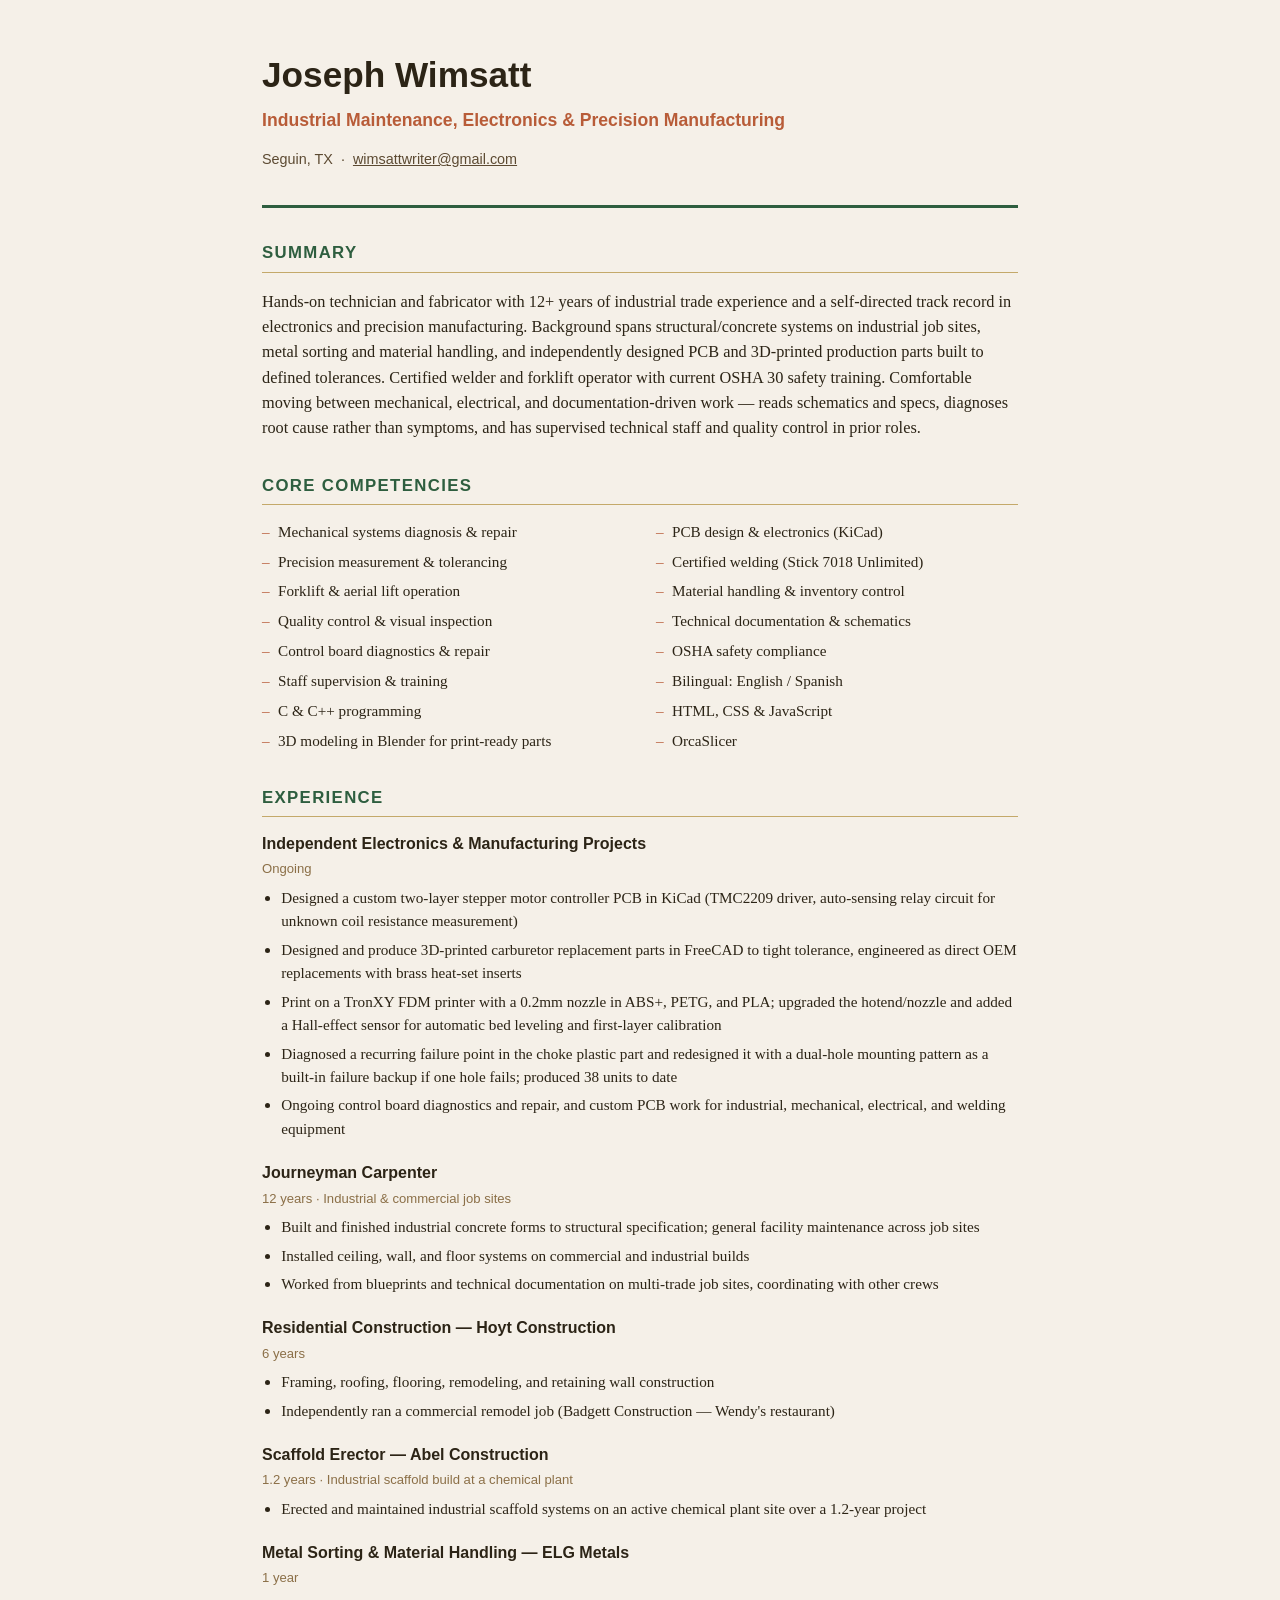
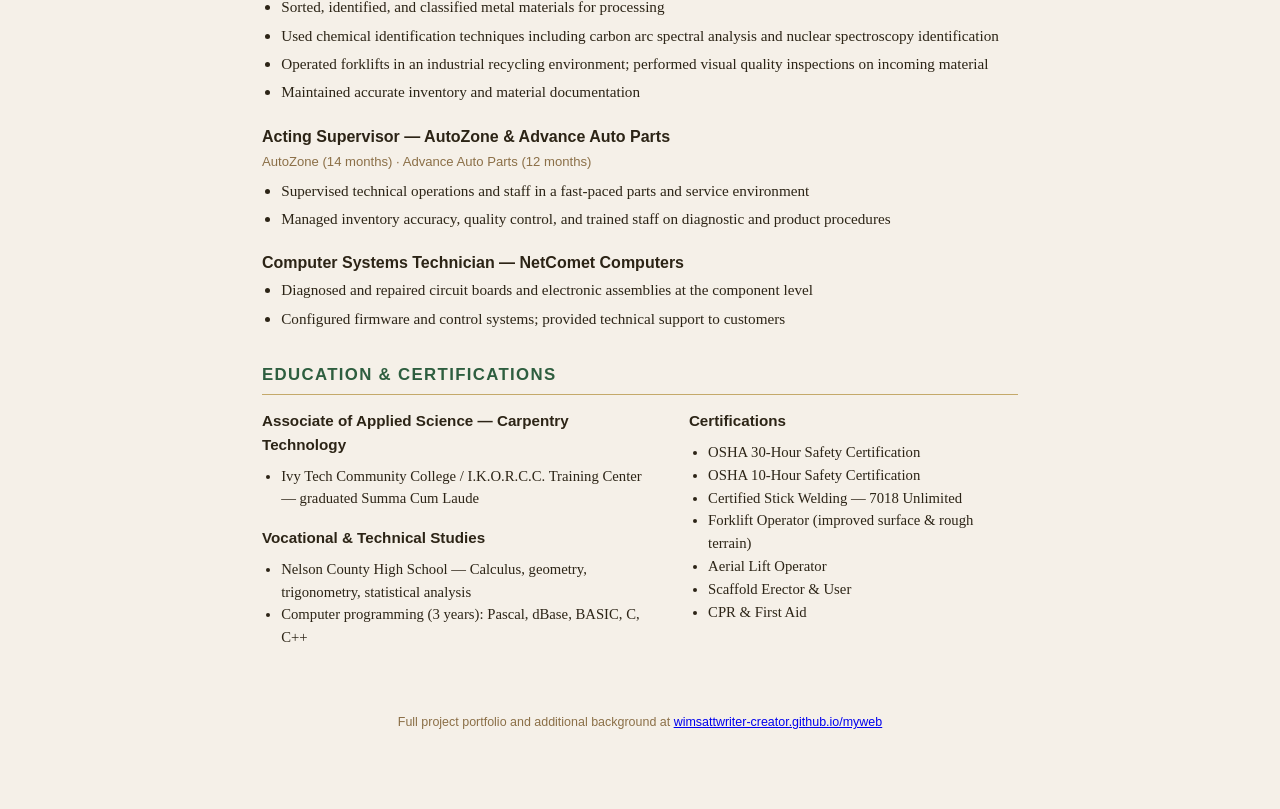
==== resume-tesla.html @ 928a3681 "Remove "and others" from Residential Construction job title Co-Authored-By: Claude Sonnet 5 <noreply" ====
<!DOCTYPE html>
<html lang="en">
<head>
  <meta charset="UTF-8">
  <meta name="viewport" content="width=device-width, initial-scale=1.0">
  <meta name="description" content="Joseph Wimsatt — Production Engineer resume. Industrial maintenance, electronics/PCB design, precision manufacturing, and 12+ years of hands-on fabrication.">
  <title>Joseph Wimsatt — Production Engineer Resume</title>
  <style>
    :root {
      --earth-dark: #2C2416;
      --earth-brown: #5C4A32;
      --earth-warm: #8B6F47;
      --earth-tan: #C4A96A;
      --earth-sand: #E8DCC8;
      --earth-light: #F5F0E8;
      --green-deep: #2E5E3F;
      --green-hill: #3D7A52;
      --rust: #B85C38;
      --font-body: Georgia, 'Times New Roman', serif;
      --font-heading: 'Helvetica Neue', Arial, sans-serif;
    }
    * { box-sizing: border-box; }
    body {
      margin: 0;
      background: var(--earth-light);
      color: var(--earth-dark);
      font-family: var(--font-body);
      line-height: 1.55;
    }
    .page {
      max-width: 820px;
      margin: 0 auto;
      padding: 3rem 2rem 4rem;
    }
    header.resume-header {
      border-bottom: 3px solid var(--green-deep);
      padding-bottom: 1.25rem;
      margin-bottom: 2rem;
    }
    header.resume-header h1 {
      font-family: var(--font-heading);
      font-size: 2.2rem;
      margin: 0 0 0.25rem;
      color: var(--earth-dark);
    }
    .role-title {
      font-family: var(--font-heading);
      font-size: 1.1rem;
      color: var(--rust);
      font-weight: 600;
      margin: 0 0 0.75rem;
    }
    .contact-line {
      font-family: var(--font-heading);
      font-size: 0.9rem;
      color: var(--earth-brown);
    }
    .contact-line a { color: var(--earth-brown); }
    section { margin-bottom: 2rem; }
    h2 {
      font-family: var(--font-heading);
      font-size: 1.05rem;
      text-transform: uppercase;
      letter-spacing: 0.08em;
      color: var(--green-deep);
      border-bottom: 1px solid var(--earth-tan);
      padding-bottom: 0.35rem;
      margin-bottom: 0.9rem;
    }
    .summary { font-size: 1.02rem; }
    .competency-grid {
      display: grid;
      grid-template-columns: 1fr 1fr;
      gap: 0.4rem 2rem;
      padding: 0;
      margin: 0;
      list-style: none;
    }
    .competency-grid li {
      font-size: 0.95rem;
      padding-left: 1rem;
      position: relative;
    }
    .competency-grid li::before {
      content: "\2013";
      position: absolute;
      left: 0;
      color: var(--rust);
    }
    .job { margin-bottom: 1.3rem; }
    .job h3 {
      font-family: var(--font-heading);
      font-size: 1rem;
      margin: 0 0 0.15rem;
      color: var(--earth-dark);
    }
    .job .meta {
      font-family: var(--font-heading);
      font-size: 0.82rem;
      color: var(--earth-warm);
      margin-bottom: 0.4rem;
    }
    .job ul {
      margin: 0;
      padding-left: 1.2rem;
    }
    .job li { margin-bottom: 0.3rem; font-size: 0.95rem; }
    .edu-cert-grid {
      display: grid;
      grid-template-columns: 1.2fr 1fr;
      gap: 2rem;
    }
    .edu-cert-grid h3 {
      font-family: var(--font-heading);
      font-size: 0.95rem;
      margin: 0 0 0.5rem;
    }
    .edu-cert-grid ul {
      margin: 0 0 1rem;
      padding-left: 1.2rem;
      font-size: 0.92rem;
    }
    .projects-grid {
      display: grid;
      grid-template-columns: 1fr 1fr;
      gap: 1.2rem;
    }
    .project-item {
      background: white;
      border-left: 4px solid var(--green-hill);
      padding: 0.9rem 1rem;
      border-radius: 0 4px 4px 0;
      box-shadow: 0 1px 4px rgba(44, 36, 22, 0.08);
    }
    .project-item h3 {
      font-family: var(--font-heading);
      font-size: 0.95rem;
      margin: 0 0 0.35rem;
    }
    .project-item p { font-size: 0.9rem; margin: 0; }
    .print-note {
      text-align: center;
      font-family: var(--font-heading);
      font-size: 0.78rem;
      color: var(--earth-warm);
      margin-top: 3rem;
    }
    @media print {
      .print-note { display: none; }
      body { background: white; }
    }
    @media (max-width: 640px) {
      .competency-grid, .edu-cert-grid, .projects-grid {
        grid-template-columns: 1fr;
      }
    }
  </style>
</head>
<body>
  <div class="page">

    <header class="resume-header">
      <h1>Joseph Wimsatt</h1>
      <p class="role-title">Industrial Maintenance, Electronics &amp; Precision Manufacturing</p>
      <p class="contact-line">
        Seguin, TX &nbsp;&middot;&nbsp;
        <a href="mailto:wimsattwriter@gmail.com">wimsattwriter@gmail.com</a>
      </p>
    </header>

    <section>
      <h2>Summary</h2>
      <p class="summary">Hands-on technician and fabricator with 12+ years of industrial trade experience and a self-directed track record in electronics and precision manufacturing. Background spans structural/concrete systems on industrial job sites, metal sorting and material handling, and independently designed PCB and 3D-printed production parts built to defined tolerances. Certified welder and forklift operator with current OSHA 30 safety training. Comfortable moving between mechanical, electrical, and documentation-driven work &mdash; reads schematics and specs, diagnoses root cause rather than symptoms, and has supervised technical staff and quality control in prior roles.</p>
    </section>

    <section>
      <h2>Core Competencies</h2>
      <ul class="competency-grid">
        <li>Mechanical systems diagnosis &amp; repair</li>
        <li>PCB design &amp; electronics (KiCad)</li>
        <li>Precision measurement &amp; tolerancing</li>
        <li>Certified welding (Stick 7018 Unlimited)</li>
        <li>Forklift &amp; aerial lift operation</li>
        <li>Material handling &amp; inventory control</li>
        <li>Quality control &amp; visual inspection</li>
        <li>Technical documentation &amp; schematics</li>
        <li>Control board diagnostics &amp; repair</li>
        <li>OSHA safety compliance</li>
        <li>Staff supervision &amp; training</li>
        <li>Bilingual: English / Spanish</li>
        <li>C &amp; C++ programming</li>
        <li>HTML, CSS &amp; JavaScript</li>
        <li>3D modeling in Blender for print-ready parts</li>
        <li>OrcaSlicer</li>
      </ul>
    </section>

    <section>
      <h2>Experience</h2>

      <div class="job">
        <h3>Independent Electronics &amp; Manufacturing Projects</h3>
        <div class="meta">Ongoing</div>
        <ul>
          <li>Designed a custom two-layer stepper motor controller PCB in KiCad (TMC2209 driver, auto-sensing relay circuit for unknown coil resistance measurement)</li>
          <li>Designed and produce 3D-printed carburetor replacement parts in FreeCAD to tight tolerance, engineered as direct OEM replacements with brass heat-set inserts</li>
          <li>Print on a TronXY FDM printer with a 0.2mm nozzle in ABS+, PETG, and PLA; upgraded the hotend/nozzle and added a Hall-effect sensor for automatic bed leveling and first-layer calibration</li>
          <li>Diagnosed a recurring failure point in the choke plastic part and redesigned it with a dual-hole mounting pattern as a built-in failure backup if one hole fails; produced 38 units to date</li>
          <li>Ongoing control board diagnostics and repair, and custom PCB work for industrial, mechanical, electrical, and welding equipment</li>
        </ul>
      </div>

      <div class="job">
        <h3>Journeyman Carpenter</h3>
        <div class="meta">12 years &middot; Industrial &amp; commercial job sites</div>
        <ul>
          <li>Built and finished industrial concrete forms to structural specification; general facility maintenance across job sites</li>
          <li>Installed ceiling, wall, and floor systems on commercial and industrial builds</li>
          <li>Worked from blueprints and technical documentation on multi-trade job sites, coordinating with other crews</li>
        </ul>
      </div>

      <div class="job">
        <h3>Residential Construction &mdash; Hoyt Construction</h3>
        <div class="meta">6 years</div>
        <ul>
          <li>Framing, roofing, flooring, remodeling, and retaining wall construction</li>
          <li>Independently ran a commercial remodel job (Badgett Construction &mdash; Wendy's restaurant)</li>
        </ul>
      </div>

      <div class="job">
        <h3>Scaffold Erector &mdash; Abel Construction</h3>
        <div class="meta">1.2 years &middot; Industrial scaffold build at a chemical plant</div>
        <ul>
          <li>Erected and maintained industrial scaffold systems on an active chemical plant site over a 1.2-year project</li>
        </ul>
      </div>

      <div class="job">
        <h3>Metal Sorting &amp; Material Handling &mdash; ELG Metals</h3>
        <div class="meta">1 year</div>
        <ul>
          <li>Sorted, identified, and classified metal materials for processing</li>
          <li>Used chemical identification techniques including carbon arc spectral analysis and nuclear spectroscopy identification</li>
          <li>Operated forklifts in an industrial recycling environment; performed visual quality inspections on incoming material</li>
          <li>Maintained accurate inventory and material documentation</li>
        </ul>
      </div>

      <div class="job">
        <h3>Acting Supervisor &mdash; AutoZone &amp; Advance Auto Parts</h3>
        <div class="meta">AutoZone (14 months) &middot; Advance Auto Parts (12 months)</div>
        <ul>
          <li>Supervised technical operations and staff in a fast-paced parts and service environment</li>
          <li>Managed inventory accuracy, quality control, and trained staff on diagnostic and product procedures</li>
        </ul>
      </div>

      <div class="job">
        <h3>Computer Systems Technician &mdash; NetComet Computers</h3>
        <ul>
          <li>Diagnosed and repaired circuit boards and electronic assemblies at the component level</li>
          <li>Configured firmware and control systems; provided technical support to customers</li>
        </ul>
      </div>
    </section>

    <section>
      <h2>Education &amp; Certifications</h2>
      <div class="edu-cert-grid">
        <div>
          <h3>Associate of Applied Science &mdash; Carpentry Technology</h3>
          <ul>
            <li>Ivy Tech Community College / I.K.O.R.C.C. Training Center &mdash; graduated Summa Cum Laude</li>
          </ul>
          <h3>Vocational &amp; Technical Studies</h3>
          <ul>
            <li>Nelson County High School &mdash; Calculus, geometry, trigonometry, statistical analysis</li>
            <li>Computer programming (3 years): Pascal, dBase, BASIC, C, C++</li>
          </ul>
        </div>
        <div>
          <h3>Certifications</h3>
          <ul>
            <li>OSHA 30-Hour Safety Certification</li>
            <li>OSHA 10-Hour Safety Certification</li>
            <li>Certified Stick Welding &mdash; 7018 Unlimited</li>
            <li>Forklift Operator (improved surface &amp; rough terrain)</li>
            <li>Aerial Lift Operator</li>
            <li>Scaffold Erector &amp; User</li>
            <li>CPR &amp; First Aid</li>
          </ul>
        </div>
      </div>
    </section>

    <p class="print-note">Full project portfolio and additional background at <a href="https://wimsattwriter-creator.github.io/myweb/">wimsattwriter-creator.github.io/myweb</a></p>

  </div>
</body>
</html>
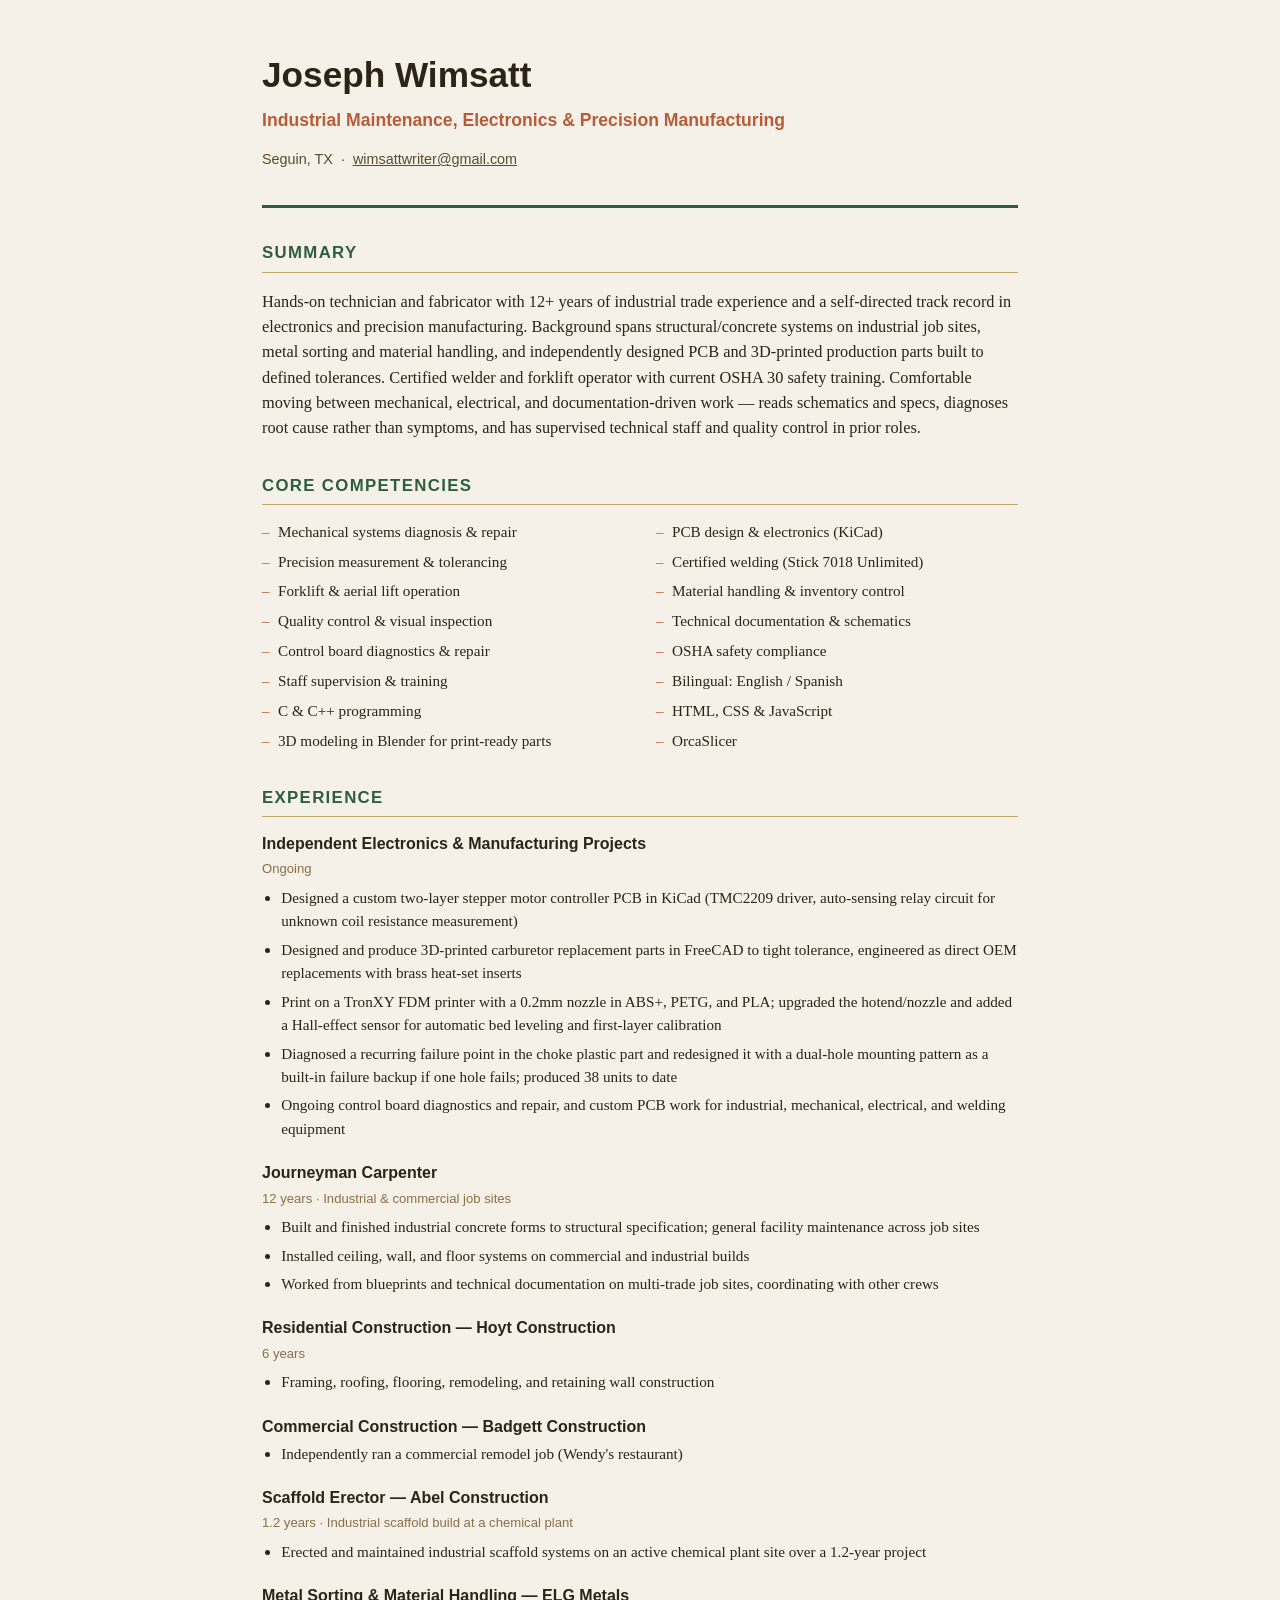
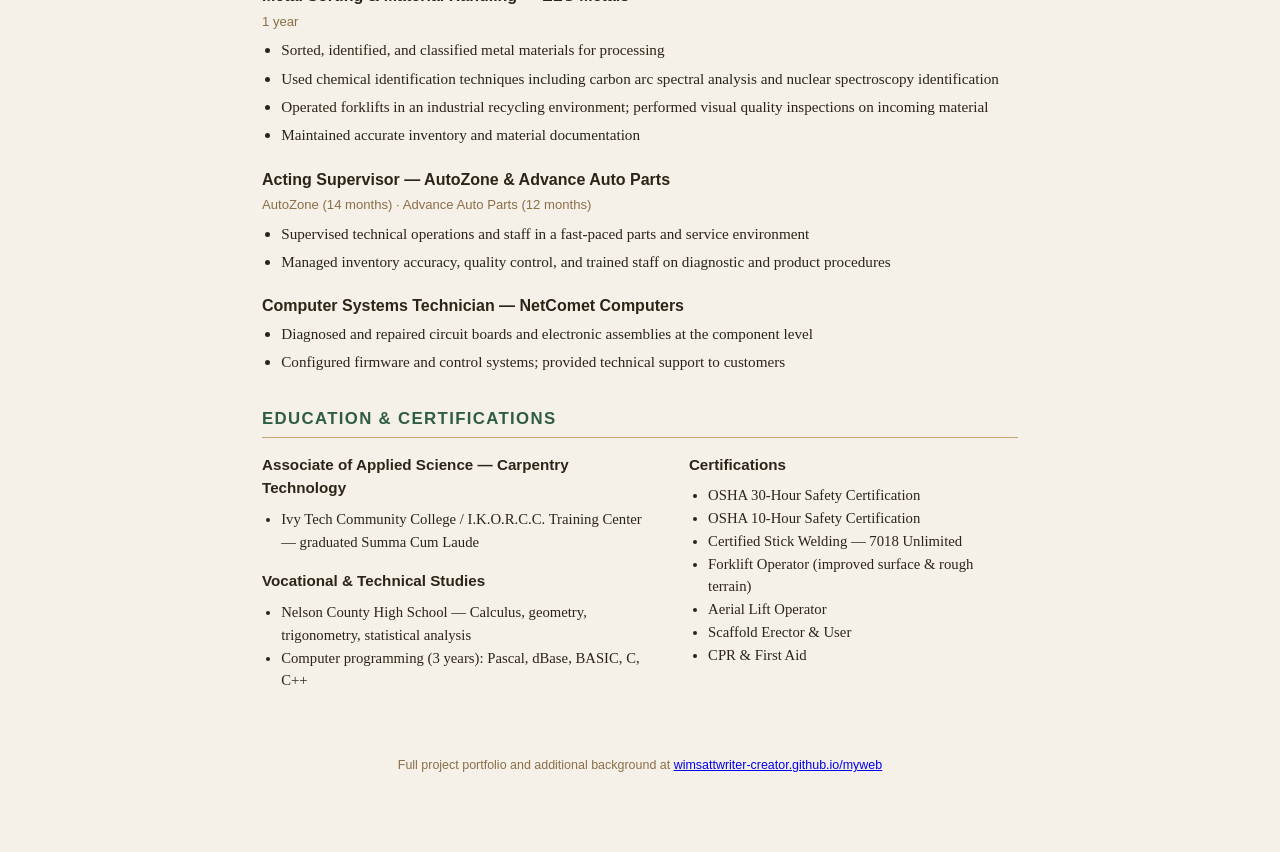
==== commit 1daf50aa: "Split Badgett Construction / Wendy's job into its own Commercial Construction entry Was incorrectly " ====
--- a/resume-tesla.html
+++ b/resume-tesla.html
@@ -225,7 +225,13 @@
         <div class="meta">6 years</div>
         <ul>
           <li>Framing, roofing, flooring, remodeling, and retaining wall construction</li>
-          <li>Independently ran a commercial remodel job (Badgett Construction &mdash; Wendy's restaurant)</li>
+        </ul>
+      </div>
+
+      <div class="job">
+        <h3>Commercial Construction &mdash; Badgett Construction</h3>
+        <ul>
+          <li>Independently ran a commercial remodel job (Wendy's restaurant)</li>
         </ul>
       </div>
 
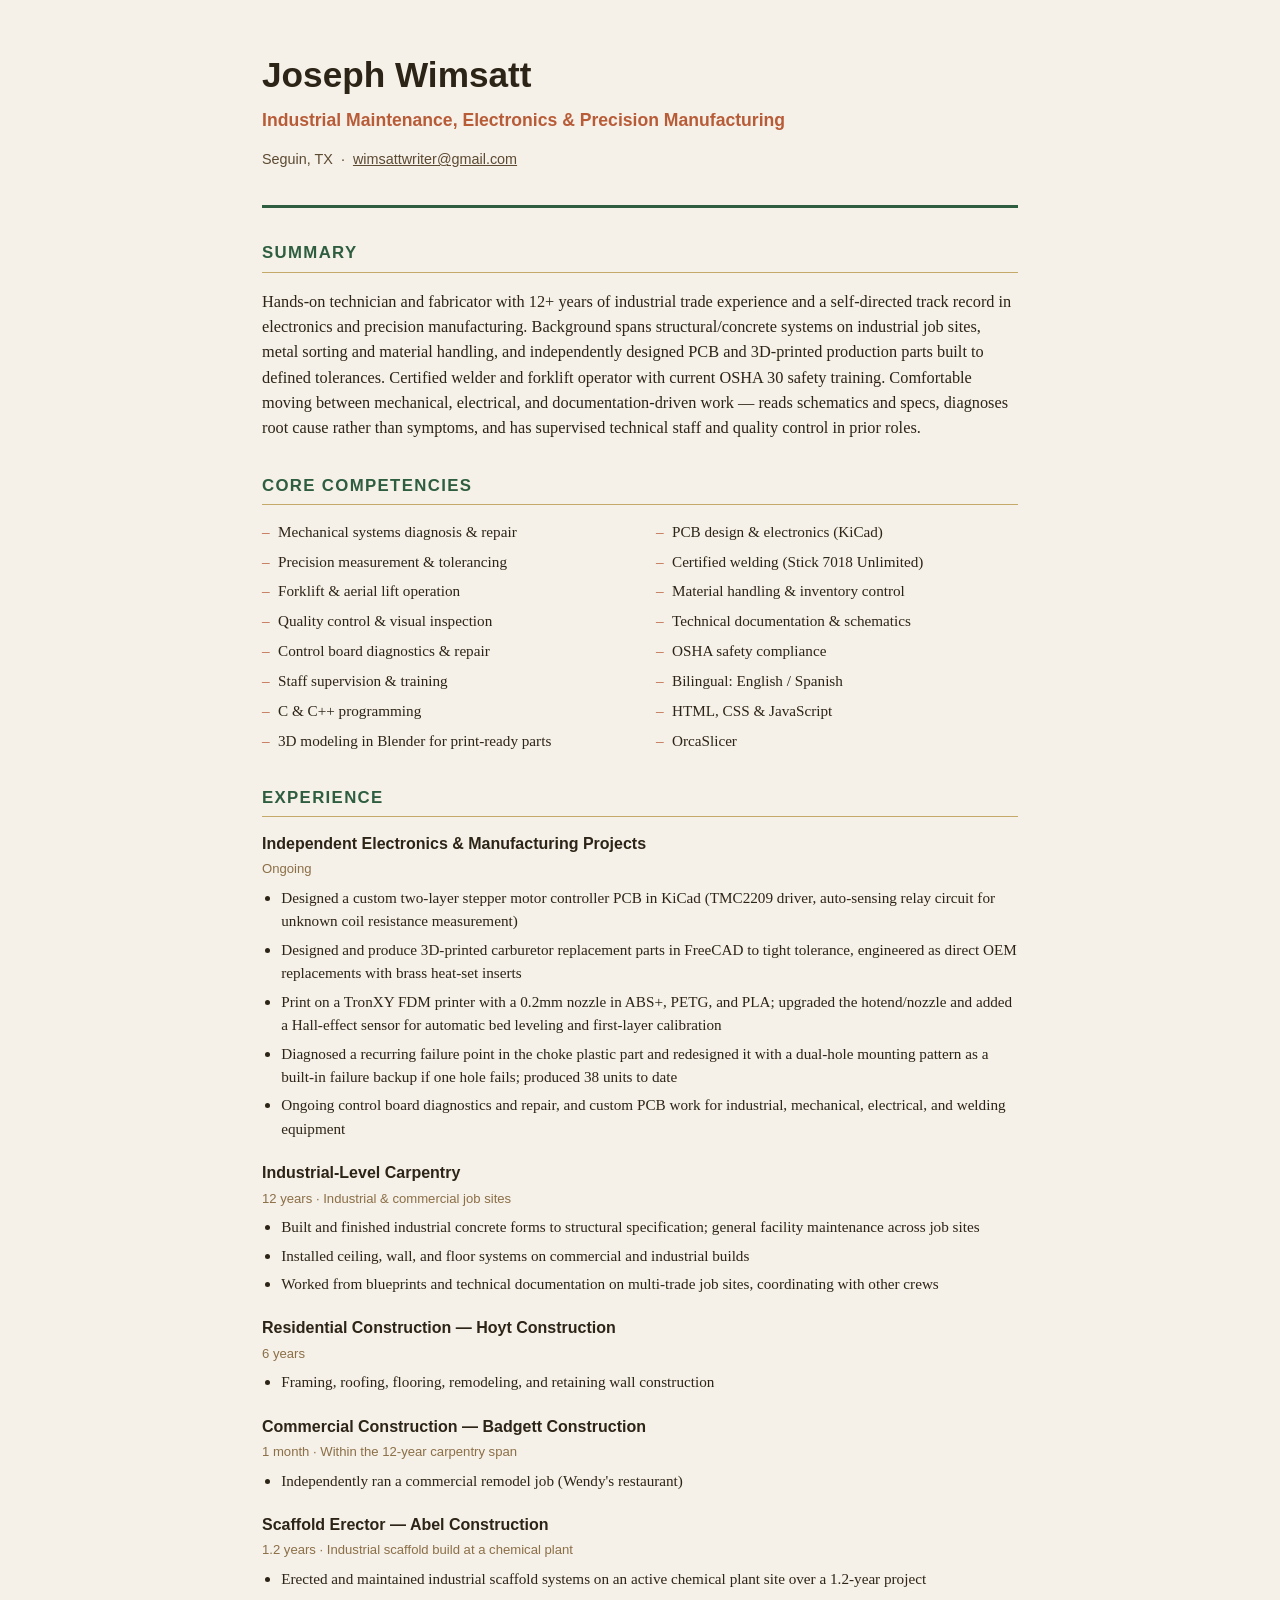
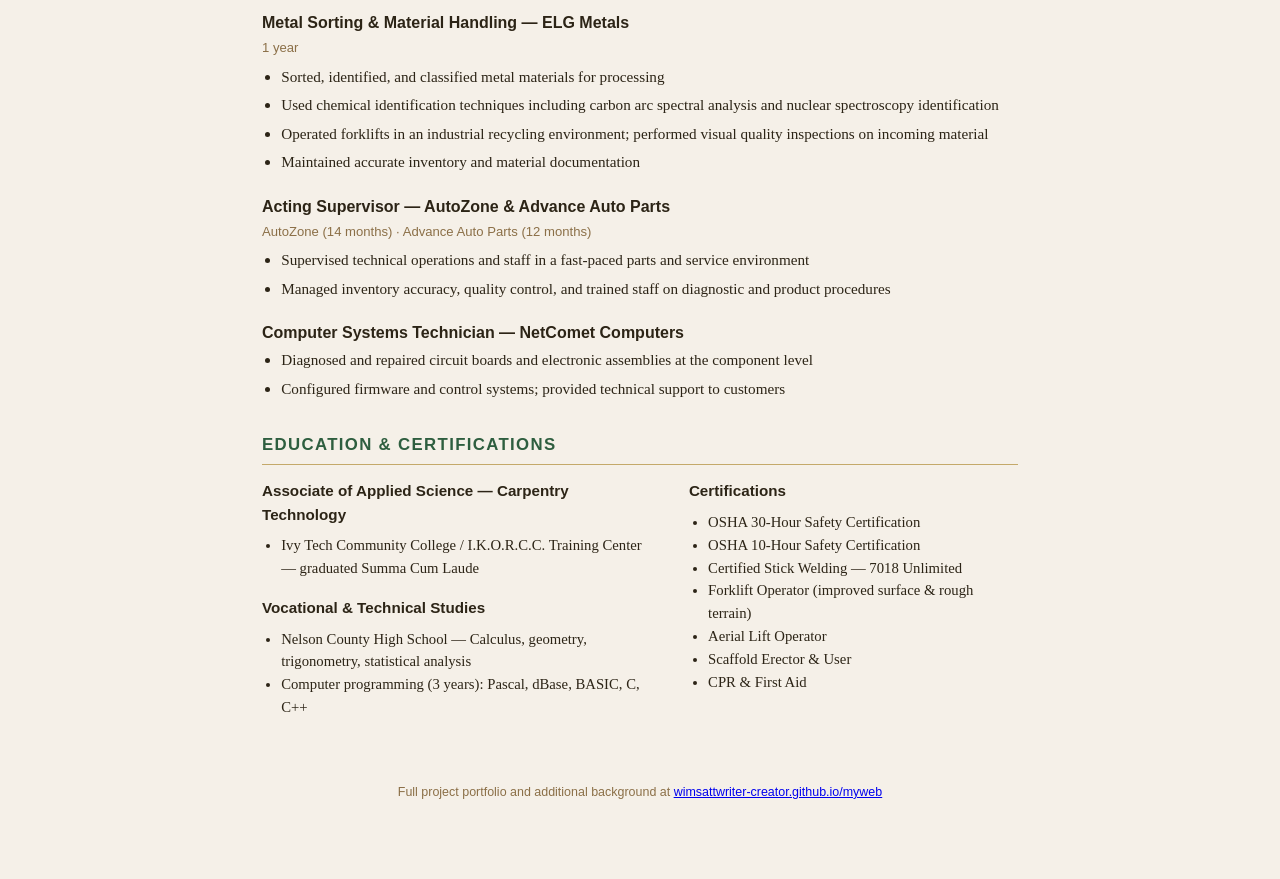
==== commit 7062b56b: "Rename Journeyman Carpenter to Industrial-Level Carpentry, clarify Badgett timing Badgett/Wendy's co" ====
--- a/resume-tesla.html
+++ b/resume-tesla.html
@@ -211,7 +211,7 @@
       </div>
 
       <div class="job">
-        <h3>Journeyman Carpenter</h3>
+        <h3>Industrial-Level Carpentry</h3>
         <div class="meta">12 years &middot; Industrial &amp; commercial job sites</div>
         <ul>
           <li>Built and finished industrial concrete forms to structural specification; general facility maintenance across job sites</li>
@@ -230,6 +230,7 @@
 
       <div class="job">
         <h3>Commercial Construction &mdash; Badgett Construction</h3>
+        <div class="meta">1 month &middot; Within the 12-year carpentry span</div>
         <ul>
           <li>Independently ran a commercial remodel job (Wendy's restaurant)</li>
         </ul>
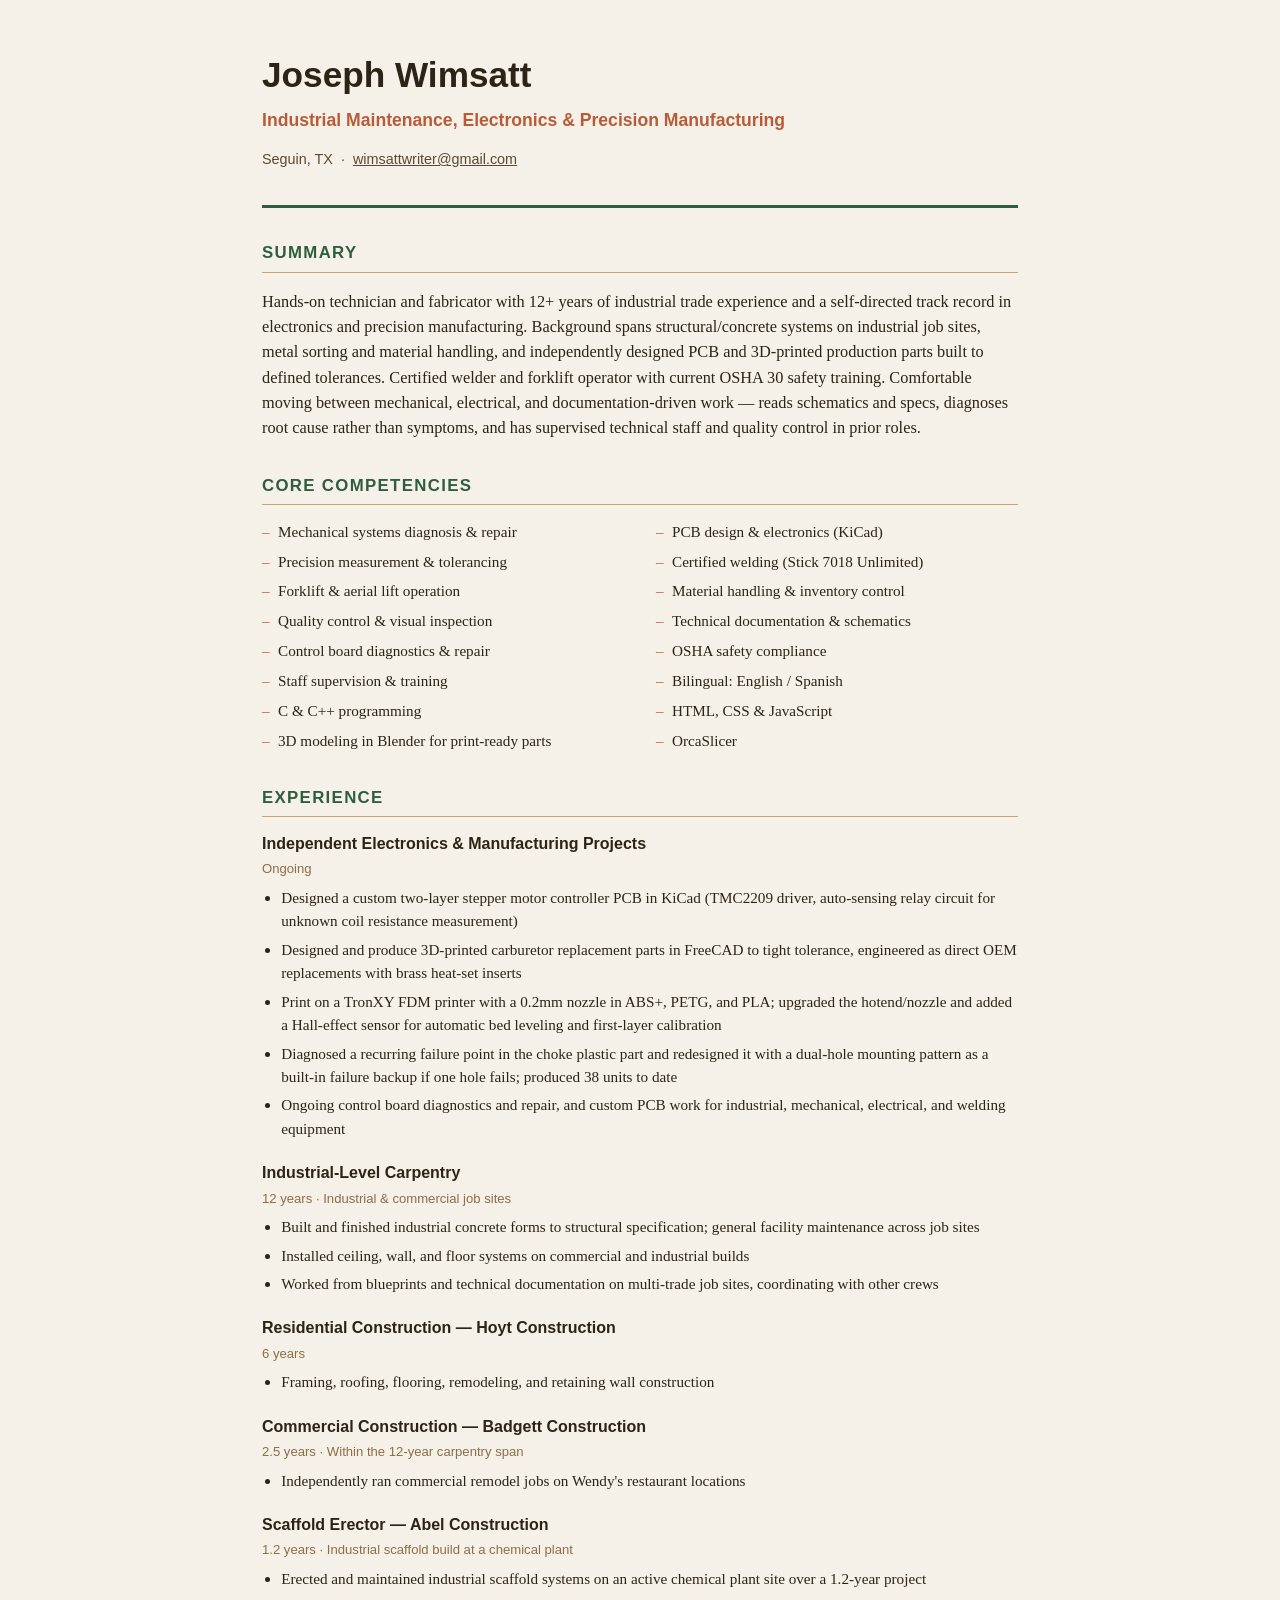
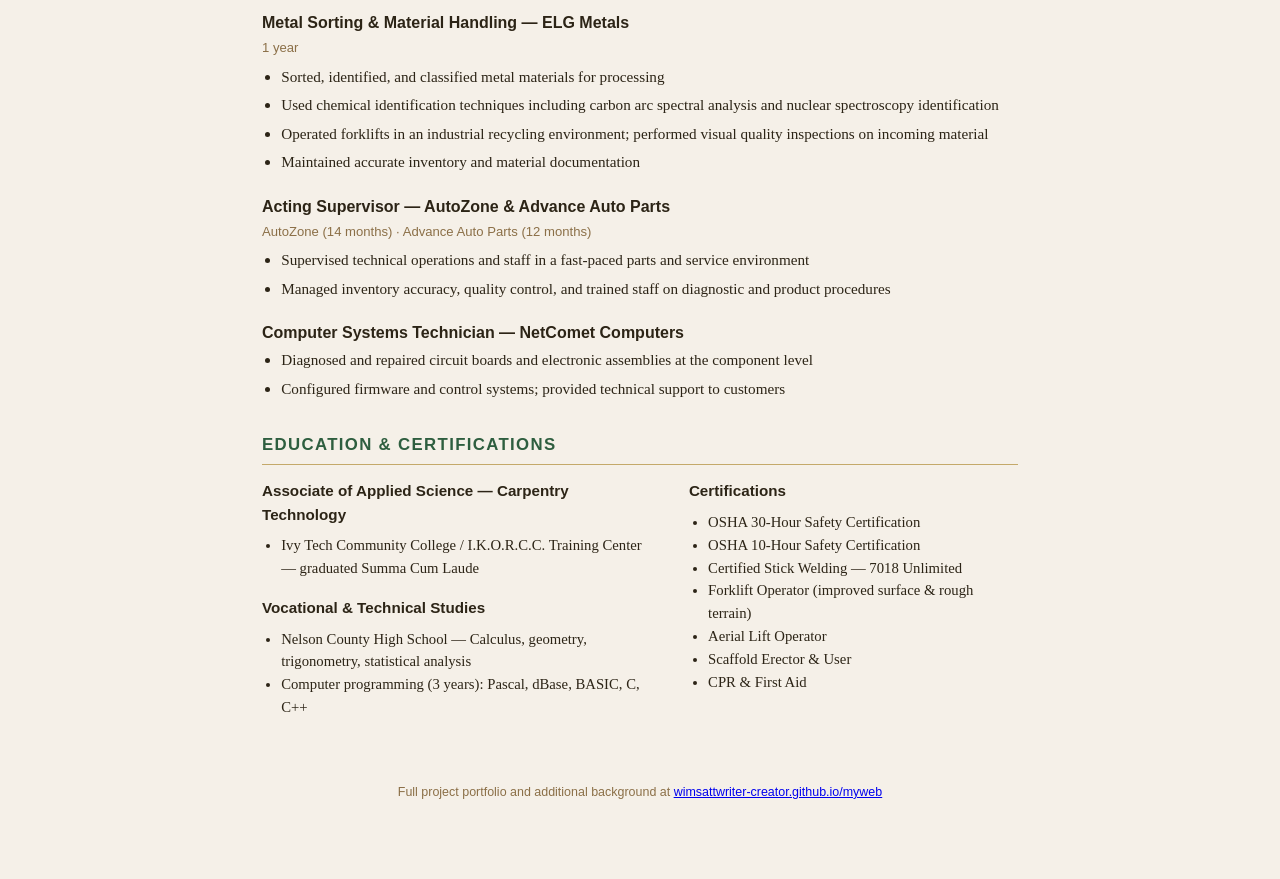
==== commit 30106dfc: "Correct Badgett Construction duration to 2.5 years, multiple Wendy's locations Co-Authored-By: Claud" ====
--- a/resume-tesla.html
+++ b/resume-tesla.html
@@ -230,9 +230,9 @@
 
       <div class="job">
         <h3>Commercial Construction &mdash; Badgett Construction</h3>
-        <div class="meta">1 month &middot; Within the 12-year carpentry span</div>
-        <ul>
-          <li>Independently ran a commercial remodel job (Wendy's restaurant)</li>
+        <div class="meta">2.5 years &middot; Within the 12-year carpentry span</div>
+        <ul>
+          <li>Independently ran commercial remodel jobs on Wendy's restaurant locations</li>
         </ul>
       </div>
 
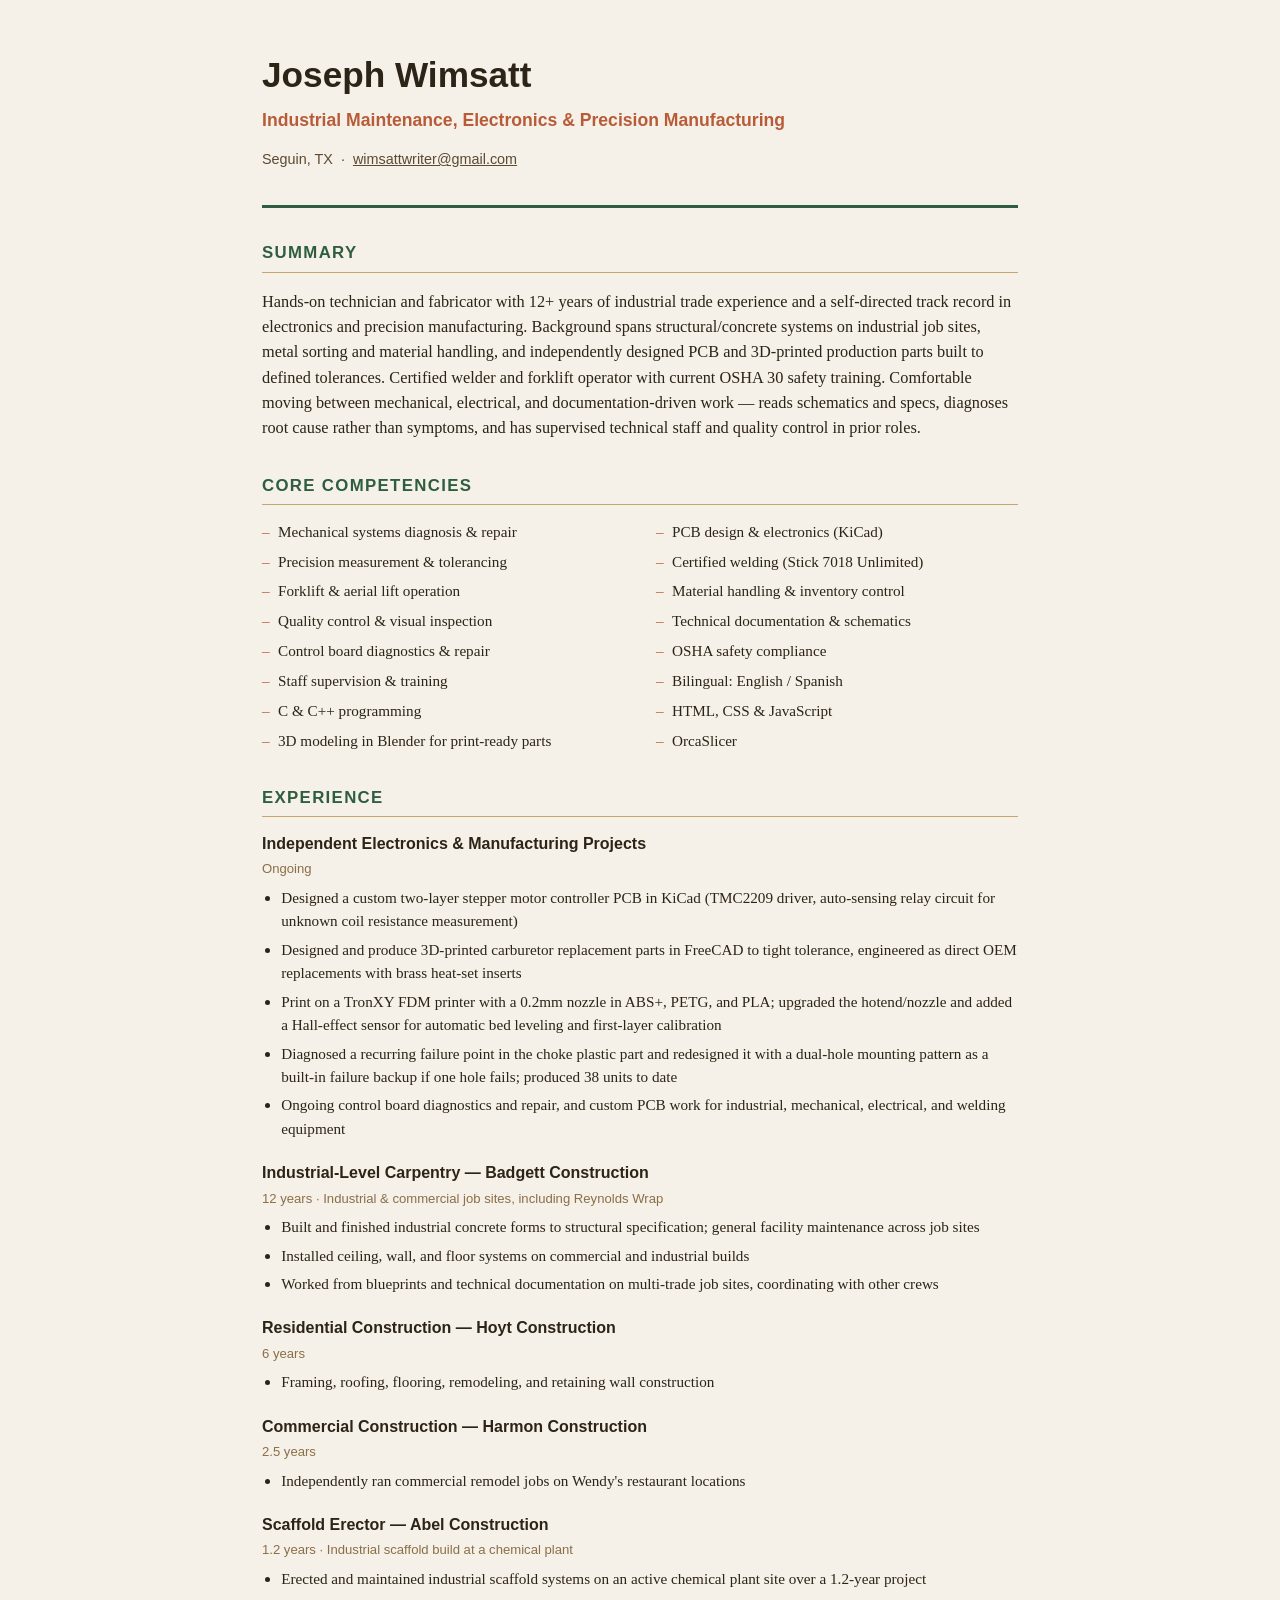
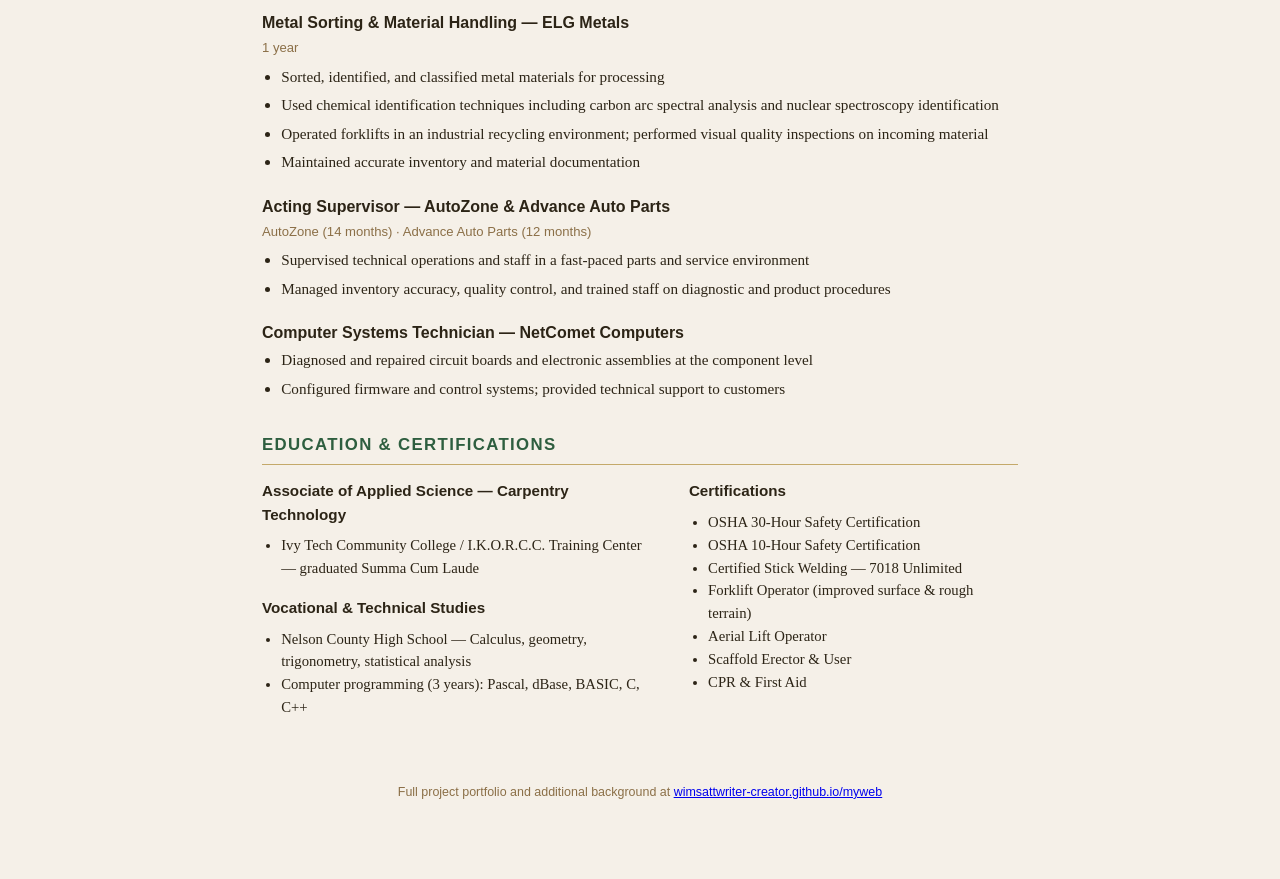
==== commit 51aea725: "Fix employer attribution: Badgett = Reynolds Wrap industrial work, Harmon = Wendy's remodels Previou" ====
--- a/resume-tesla.html
+++ b/resume-tesla.html
@@ -211,8 +211,8 @@
       </div>
 
       <div class="job">
-        <h3>Industrial-Level Carpentry</h3>
-        <div class="meta">12 years &middot; Industrial &amp; commercial job sites</div>
+        <h3>Industrial-Level Carpentry &mdash; Badgett Construction</h3>
+        <div class="meta">12 years &middot; Industrial &amp; commercial job sites, including Reynolds Wrap</div>
         <ul>
           <li>Built and finished industrial concrete forms to structural specification; general facility maintenance across job sites</li>
           <li>Installed ceiling, wall, and floor systems on commercial and industrial builds</li>
@@ -229,8 +229,8 @@
       </div>
 
       <div class="job">
-        <h3>Commercial Construction &mdash; Badgett Construction</h3>
-        <div class="meta">2.5 years &middot; Within the 12-year carpentry span</div>
+        <h3>Commercial Construction &mdash; Harmon Construction</h3>
+        <div class="meta">2.5 years</div>
         <ul>
           <li>Independently ran commercial remodel jobs on Wendy's restaurant locations</li>
         </ul>
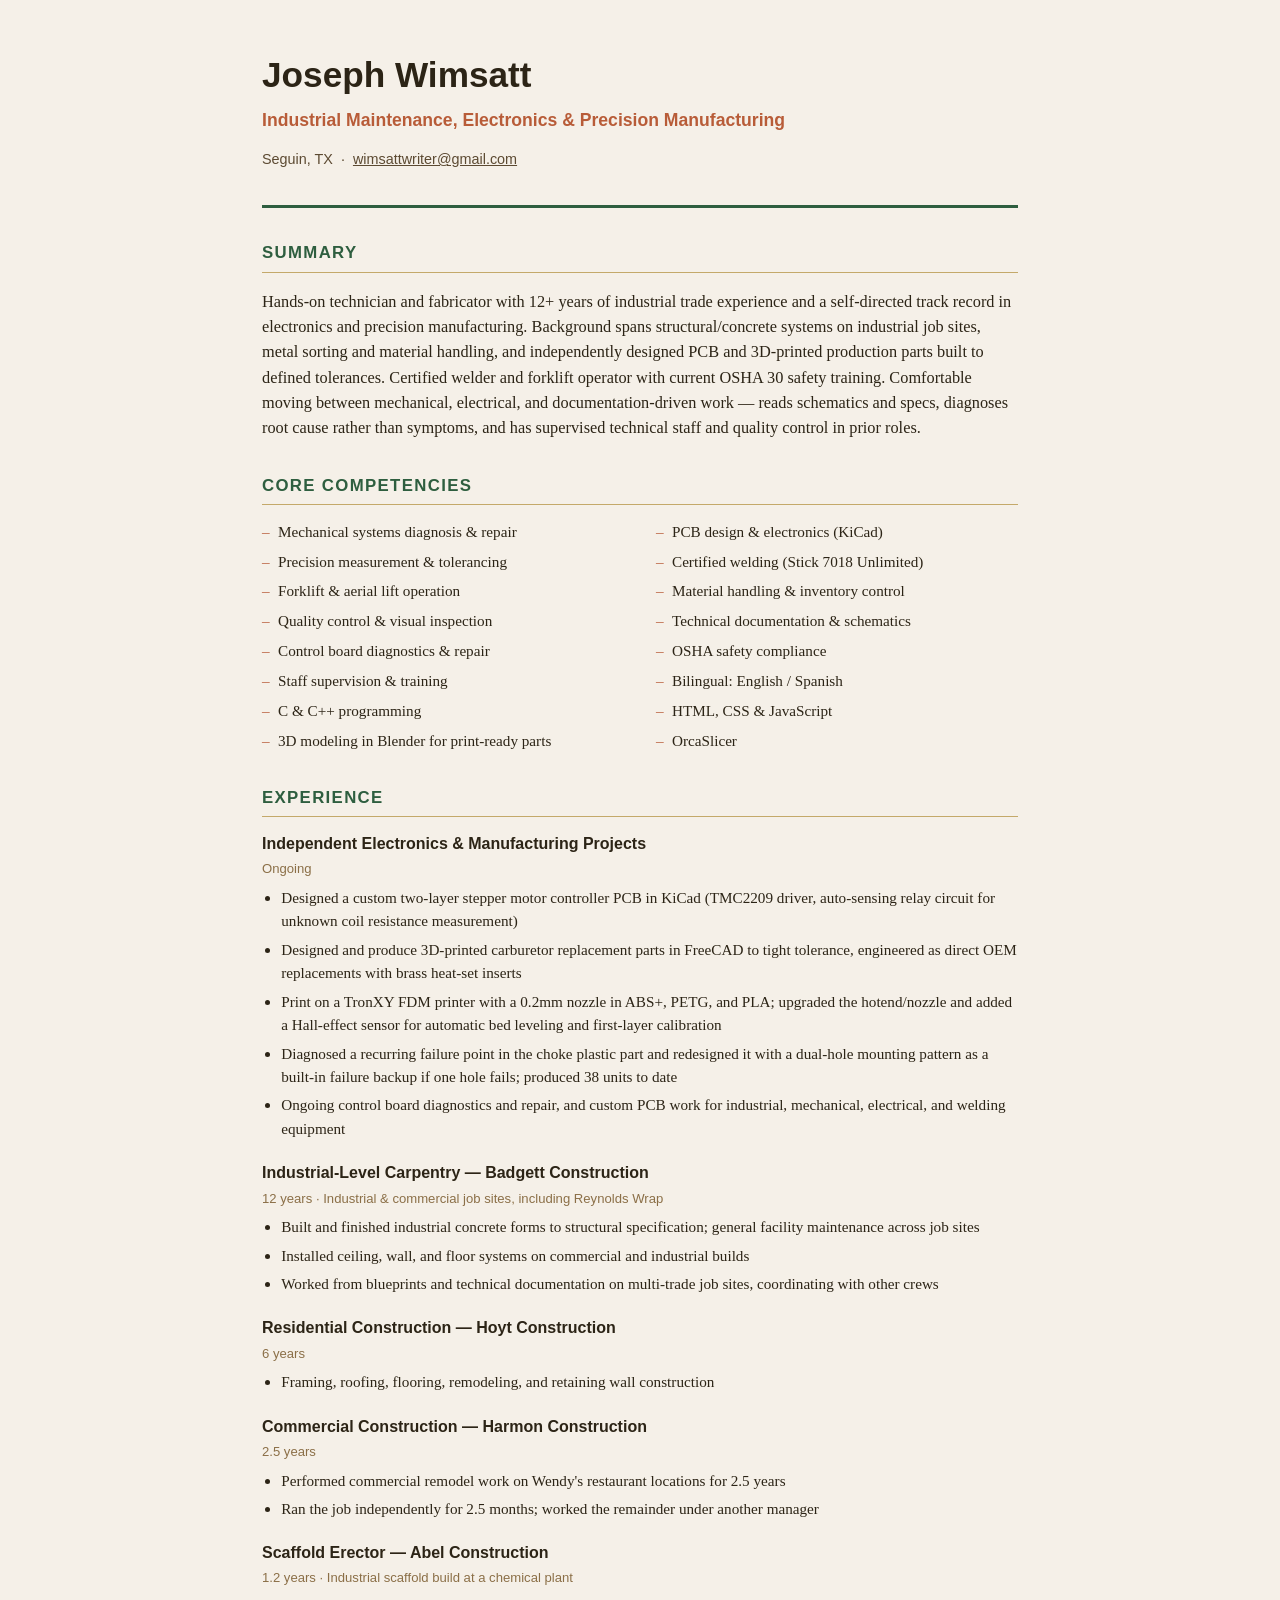
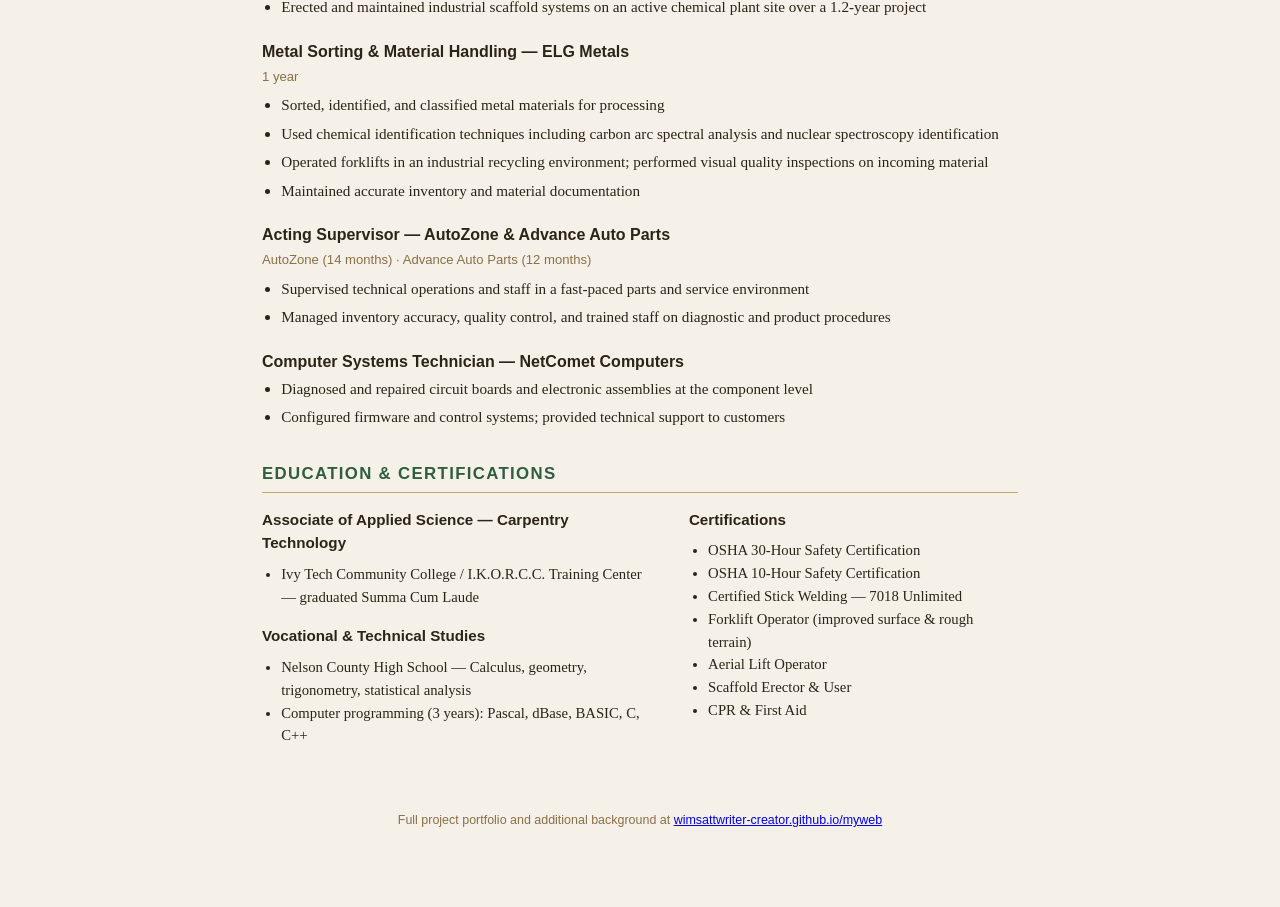
==== commit bfad774d: "Clarify Harmon Construction role: 2.5 years total, 2.5 months in charge Co-Authored-By: Claude Sonne" ====
--- a/resume-tesla.html
+++ b/resume-tesla.html
@@ -232,7 +232,8 @@
         <h3>Commercial Construction &mdash; Harmon Construction</h3>
         <div class="meta">2.5 years</div>
         <ul>
-          <li>Independently ran commercial remodel jobs on Wendy's restaurant locations</li>
+          <li>Performed commercial remodel work on Wendy's restaurant locations for 2.5 years</li>
+          <li>Ran the job independently for 2.5 months; worked the remainder under another manager</li>
         </ul>
       </div>
 
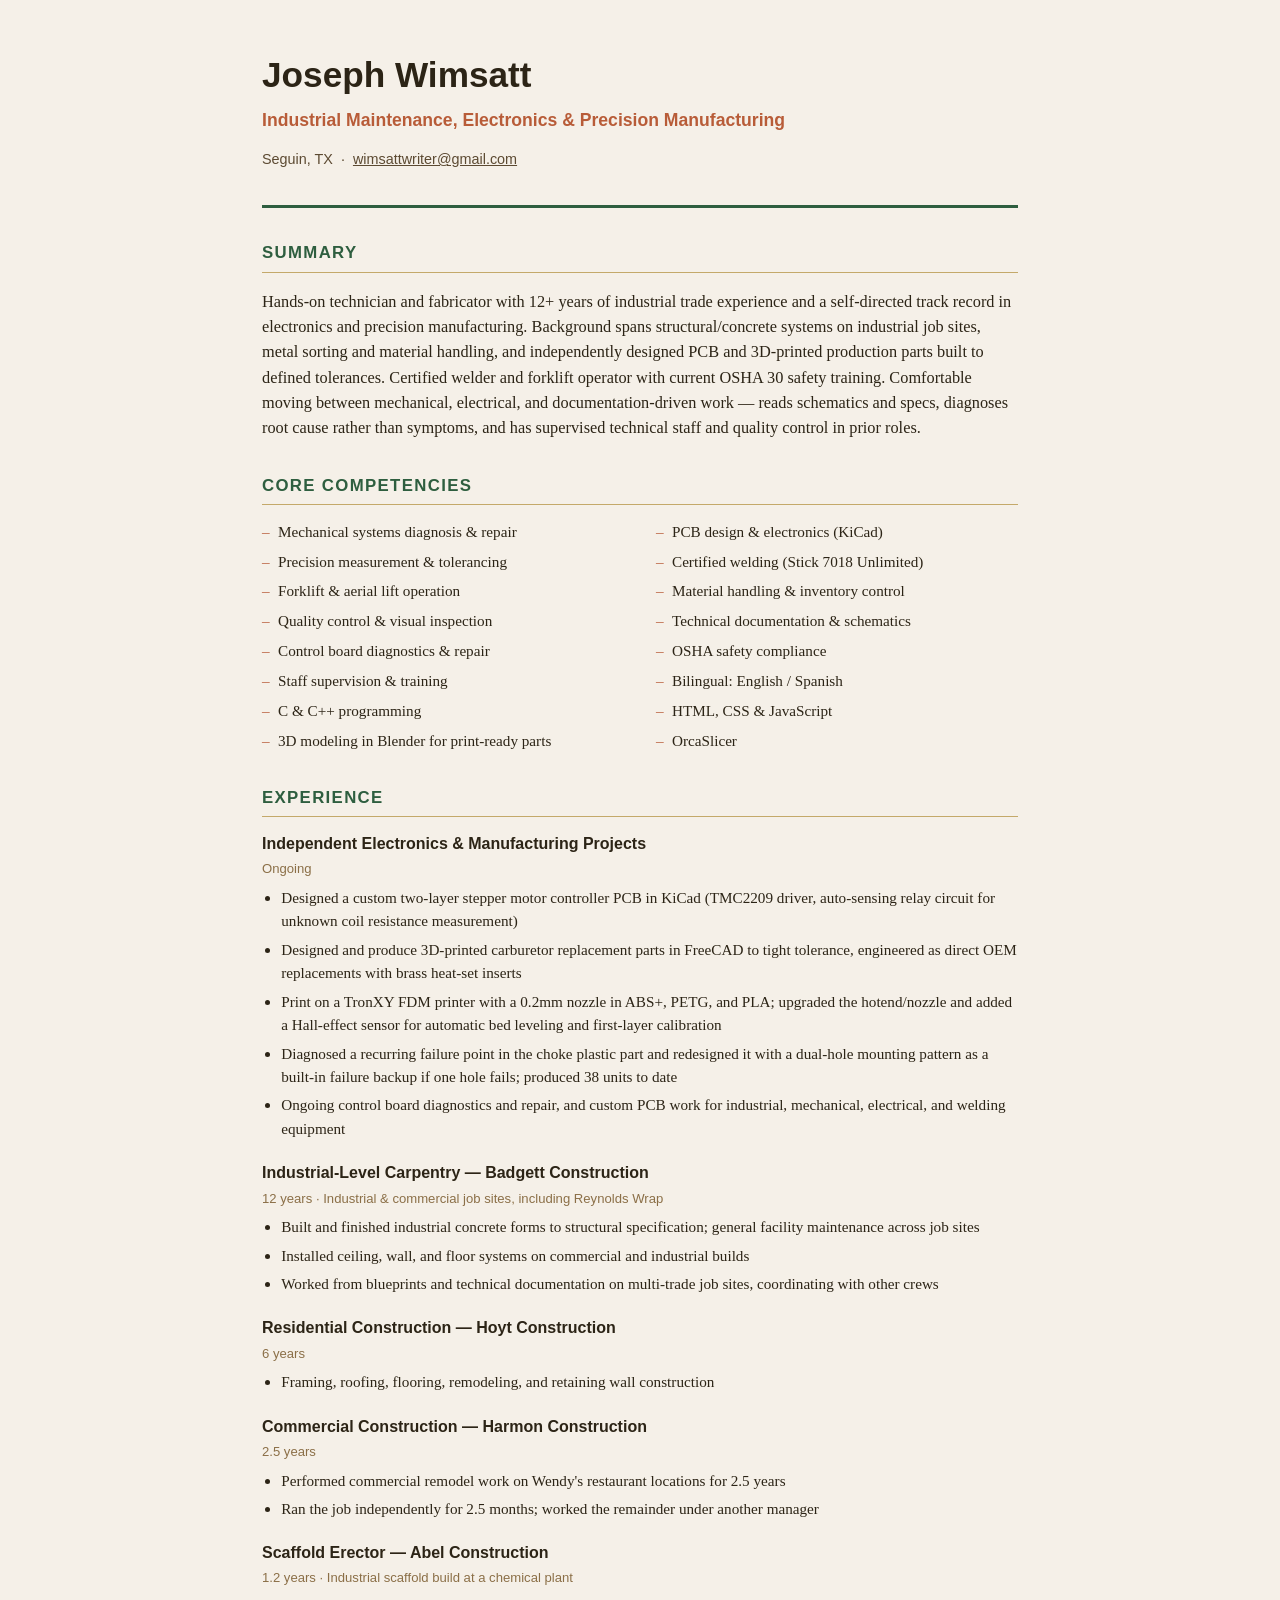
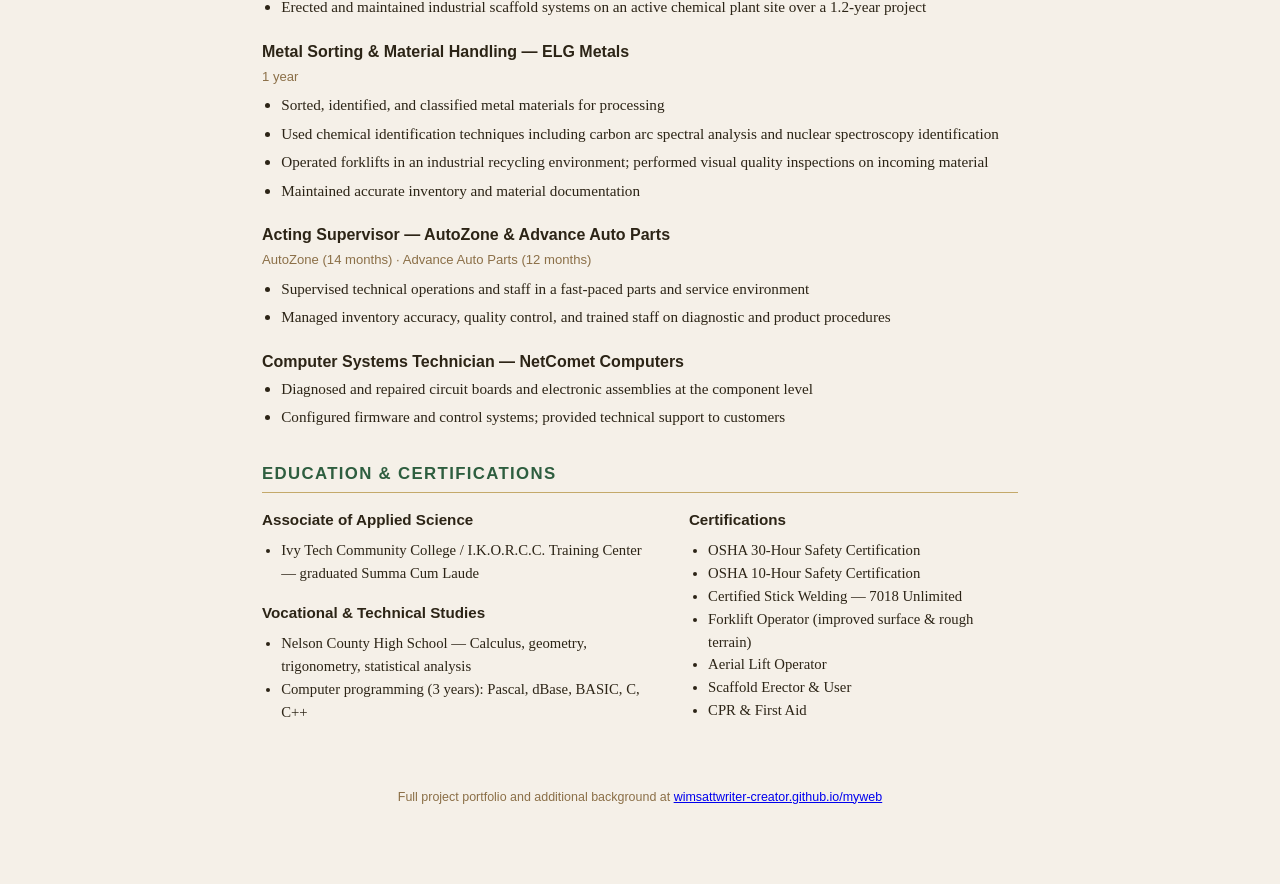
==== commit aa040ff8: "Remove "Carpentry" suffix from Associate of Applied Science degree title Co-Authored-By: Claude Sonn" ====
--- a/resume-tesla.html
+++ b/resume-tesla.html
@@ -278,7 +278,7 @@
       <h2>Education &amp; Certifications</h2>
       <div class="edu-cert-grid">
         <div>
-          <h3>Associate of Applied Science &mdash; Carpentry Technology</h3>
+          <h3>Associate of Applied Science</h3>
           <ul>
             <li>Ivy Tech Community College / I.K.O.R.C.C. Training Center &mdash; graduated Summa Cum Laude</li>
           </ul>
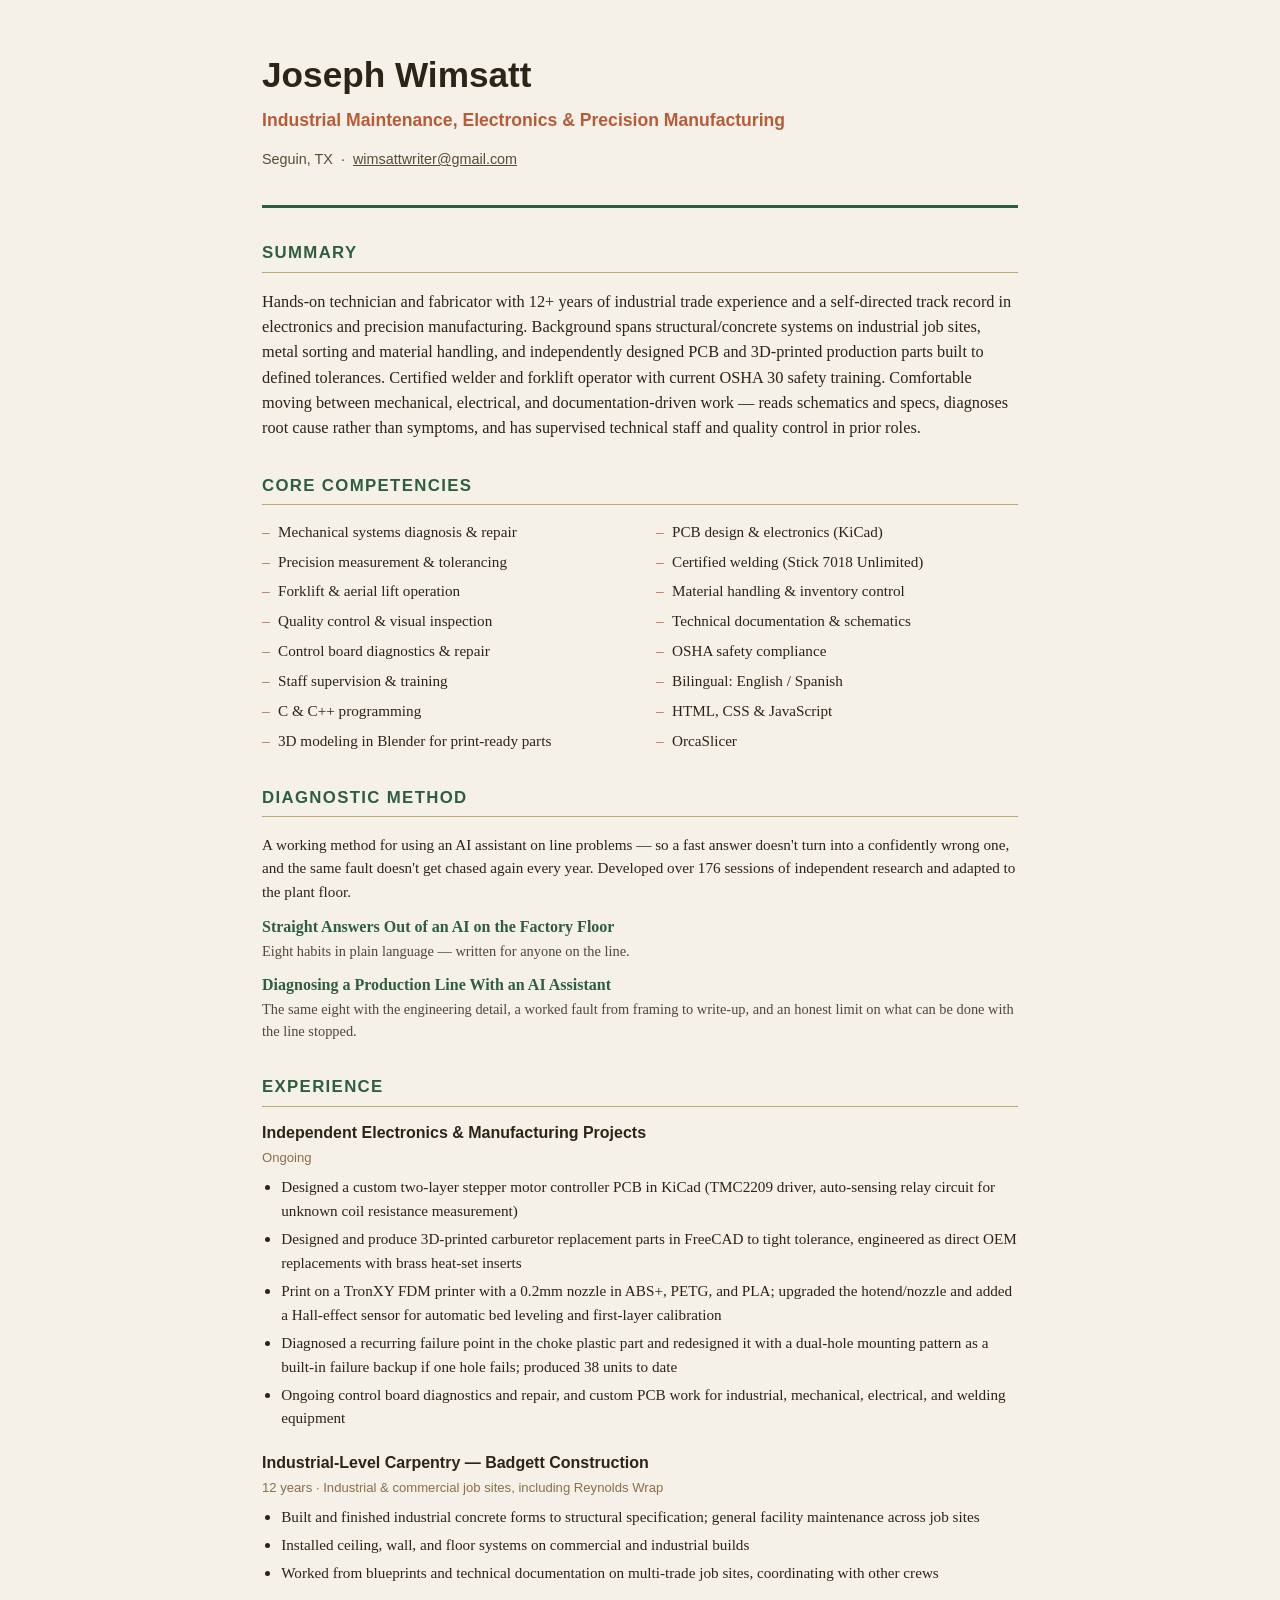
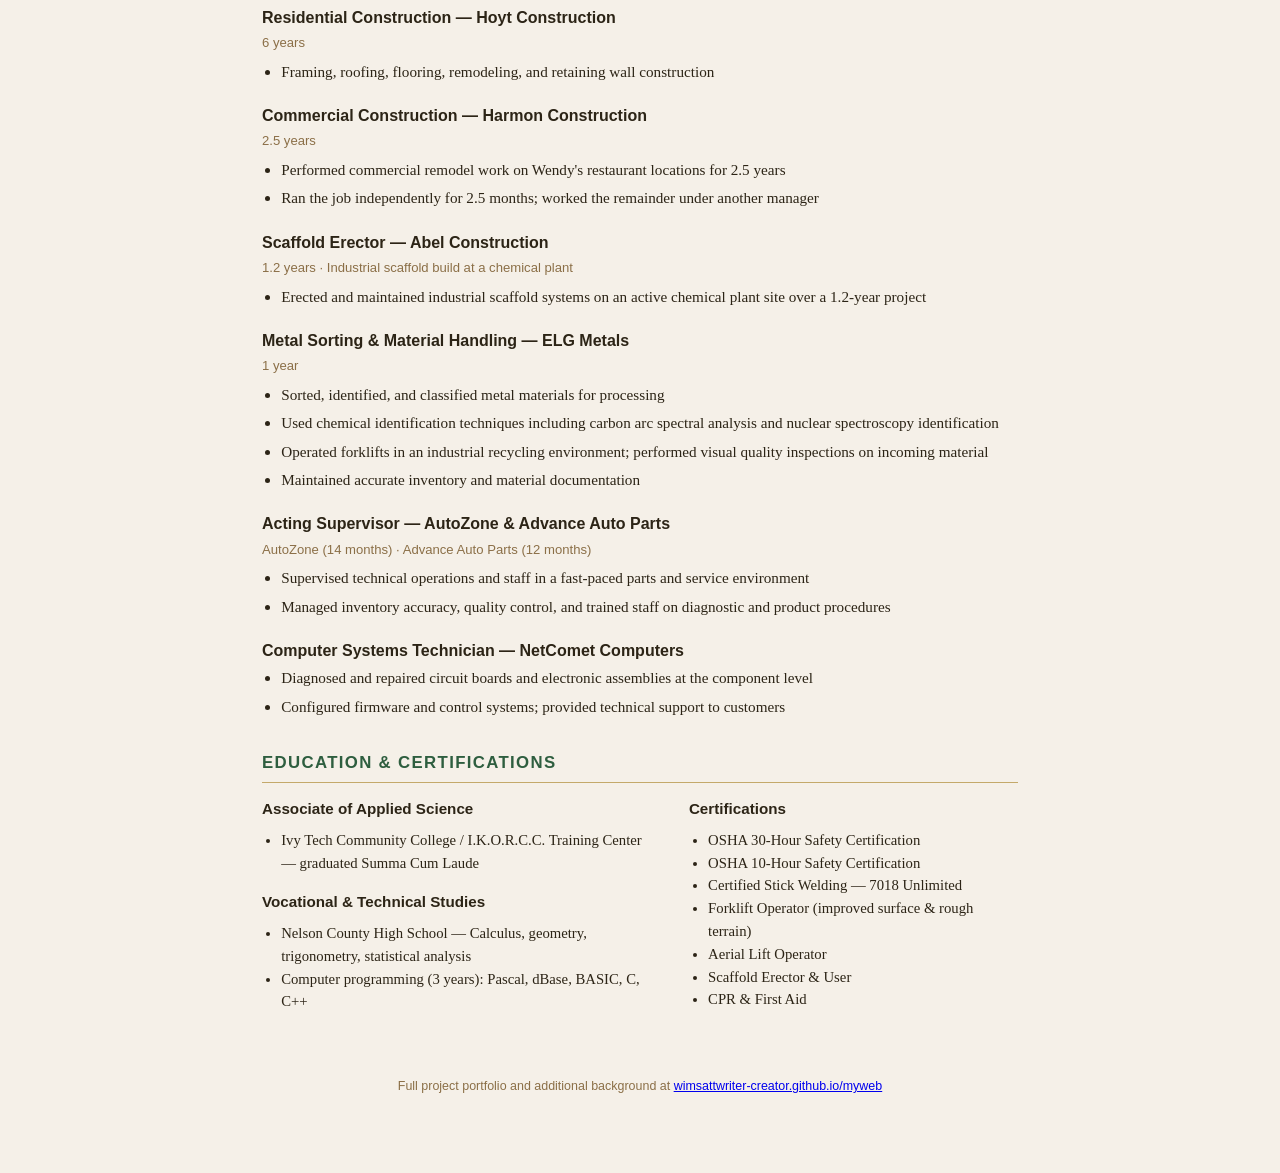
==== commit 282de23d: "Add methodology presentations; link the Production Engineer resume from the front page Three self-co" ====
--- a/resume-tesla.html
+++ b/resume-tesla.html
@@ -87,6 +87,16 @@
       left: 0;
       color: var(--rust);
     }
+    .method-intro { font-size: 0.95rem; margin-bottom: 0.75rem; }
+    .method-links { list-style: none; padding: 0; margin: 0; }
+    .method-links li { margin-bottom: 0.65rem; }
+    .method-links a { font-weight: 600; text-decoration: none; color: var(--green-deep); }
+    .method-links a:hover { text-decoration: underline; }
+    .method-links .what { display: block; font-size: 0.9rem; opacity: 0.82; }
+    @media print {
+      .method-links a::after { content: " (" attr(data-url) ")"; font-weight: 400;
+        font-size: 0.82rem; opacity: 0.75; }
+    }
     .job { margin-bottom: 1.3rem; }
     .job h3 {
       font-family: var(--font-heading);
@@ -192,6 +202,31 @@
         <li>HTML, CSS &amp; JavaScript</li>
         <li>3D modeling in Blender for print-ready parts</li>
         <li>OrcaSlicer</li>
+      </ul>
+    </section>
+
+    <section>
+      <h2>Diagnostic Method</h2>
+      <p class="method-intro">A working method for using an AI assistant on line
+      problems &mdash; so a fast answer doesn't turn into a confidently wrong one,
+      and the same fault doesn't get chased again every year. Developed over 176
+      sessions of independent research and adapted to the plant floor.</p>
+      <ul class="method-links">
+        <li>
+          <a href="presentations/METHODOLOGY_DECK_PLAIN.html" target="_blank"
+             rel="noopener" data-url="wimsattwriter-creator.github.io/myweb/presentations/METHODOLOGY_DECK_PLAIN.html">Straight
+             Answers Out of an AI on the Factory Floor</a>
+          <span class="what">Eight habits in plain language &mdash; written for
+          anyone on the line.</span>
+        </li>
+        <li>
+          <a href="presentations/METHODOLOGY_DECK_DIAGNOSTICS.html" target="_blank"
+             rel="noopener" data-url="wimsattwriter-creator.github.io/myweb/presentations/METHODOLOGY_DECK_DIAGNOSTICS.html">Diagnosing
+             a Production Line With an AI Assistant</a>
+          <span class="what">The same eight with the engineering detail, a worked
+          fault from framing to write-up, and an honest limit on what can be done
+          with the line stopped.</span>
+        </li>
       </ul>
     </section>
 
